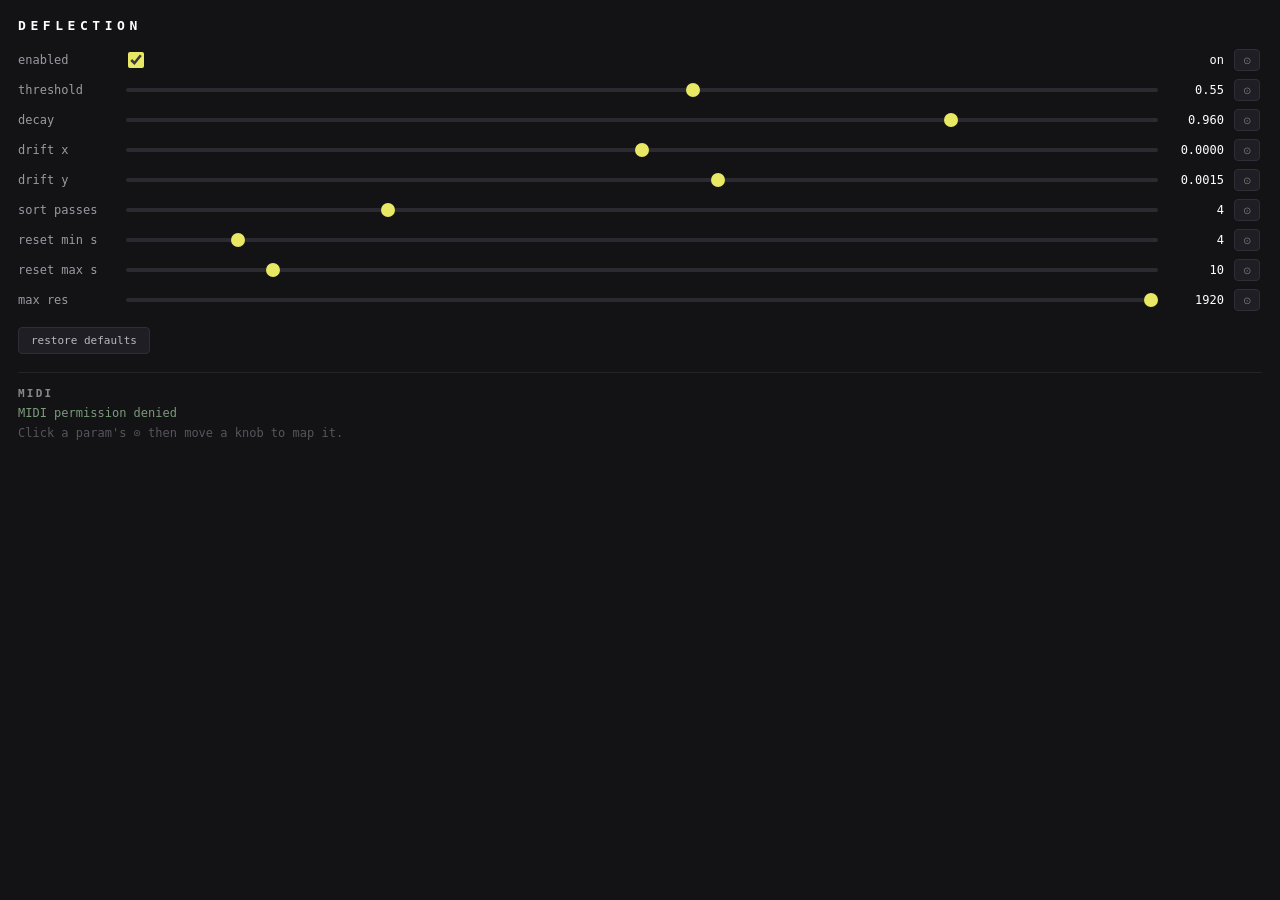
==== source/panel/panel.html @ da1ae316 "Phase 3: the aesthetic — sort + feedback shaders, panel, MIDI Composite pass implements the temporal" ====
<!doctype html>
<html>
<head>
  <meta charset="utf-8">
  <title>DEFLECTION</title>
  <link rel="stylesheet" href="panel.css">
</head>
<body>
  <h1>DEFLECTION</h1>
  <div id="controls"></div>
  <div class="footer">
    <button id="defaults">restore defaults</button>
  </div>
  <div class="midi">
    <h2>MIDI</h2>
    <div id="midi-status">no device</div>
    <p class="hint">Click a param's ⊙ then move a knob to map it.</p>
  </div>
  <script type="module" src="panel.js"></script>
</body>
</html>
---- source/panel/panel.css ----
* { box-sizing: border-box; }

body {
  background: #131316;
  color: #d8d8dc;
  font-family: ui-monospace, 'SF Mono', Menlo, monospace;
  font-size: 12px;
  margin: 0;
  padding: 18px;
  user-select: none;
}

h1 {
  font-size: 13px;
  letter-spacing: 0.35em;
  font-weight: 600;
  margin: 0 0 16px;
  color: #fff;
}

h2 {
  font-size: 11px;
  letter-spacing: 0.2em;
  margin: 0 0 6px;
  color: #888;
}

.row {
  display: grid;
  grid-template-columns: 96px 1fr 58px 28px;
  gap: 10px;
  align-items: center;
  margin: 8px 0;
}

.row label { color: #9a9aa2; }

.row .value {
  text-align: right;
  color: #fff;
  font-variant-numeric: tabular-nums;
}

input[type='range'] {
  -webkit-appearance: none;
  width: 100%;
  height: 4px;
  background: #2a2a30;
  border-radius: 2px;
  outline: none;
}

input[type='range']::-webkit-slider-thumb {
  -webkit-appearance: none;
  width: 14px;
  height: 14px;
  border-radius: 50%;
  background: #e8e864;
  cursor: pointer;
  border: none;
}

input[type='checkbox'] {
  width: 16px;
  height: 16px;
  accent-color: #e8e864;
}

.learn {
  width: 26px;
  height: 22px;
  background: #1e1e24;
  color: #777;
  border: 1px solid #2e2e36;
  border-radius: 4px;
  cursor: pointer;
  font-size: 10px;
  padding: 0;
}

.learn.armed {
  background: #4a4a20;
  color: #e8e864;
  border-color: #e8e864;
}

.learn.mapped { color: #b8b860; }

.footer { margin: 16px 0; }

button#defaults {
  background: #1e1e24;
  color: #b8b8c0;
  border: 1px solid #2e2e36;
  border-radius: 4px;
  padding: 6px 12px;
  cursor: pointer;
  font-family: inherit;
  font-size: 11px;
}

button#defaults:hover { border-color: #555; }

.midi {
  margin-top: 18px;
  padding-top: 14px;
  border-top: 1px solid #232329;
}

#midi-status { color: #7a9a7a; }

.hint { color: #55555c; margin: 6px 0 0; }
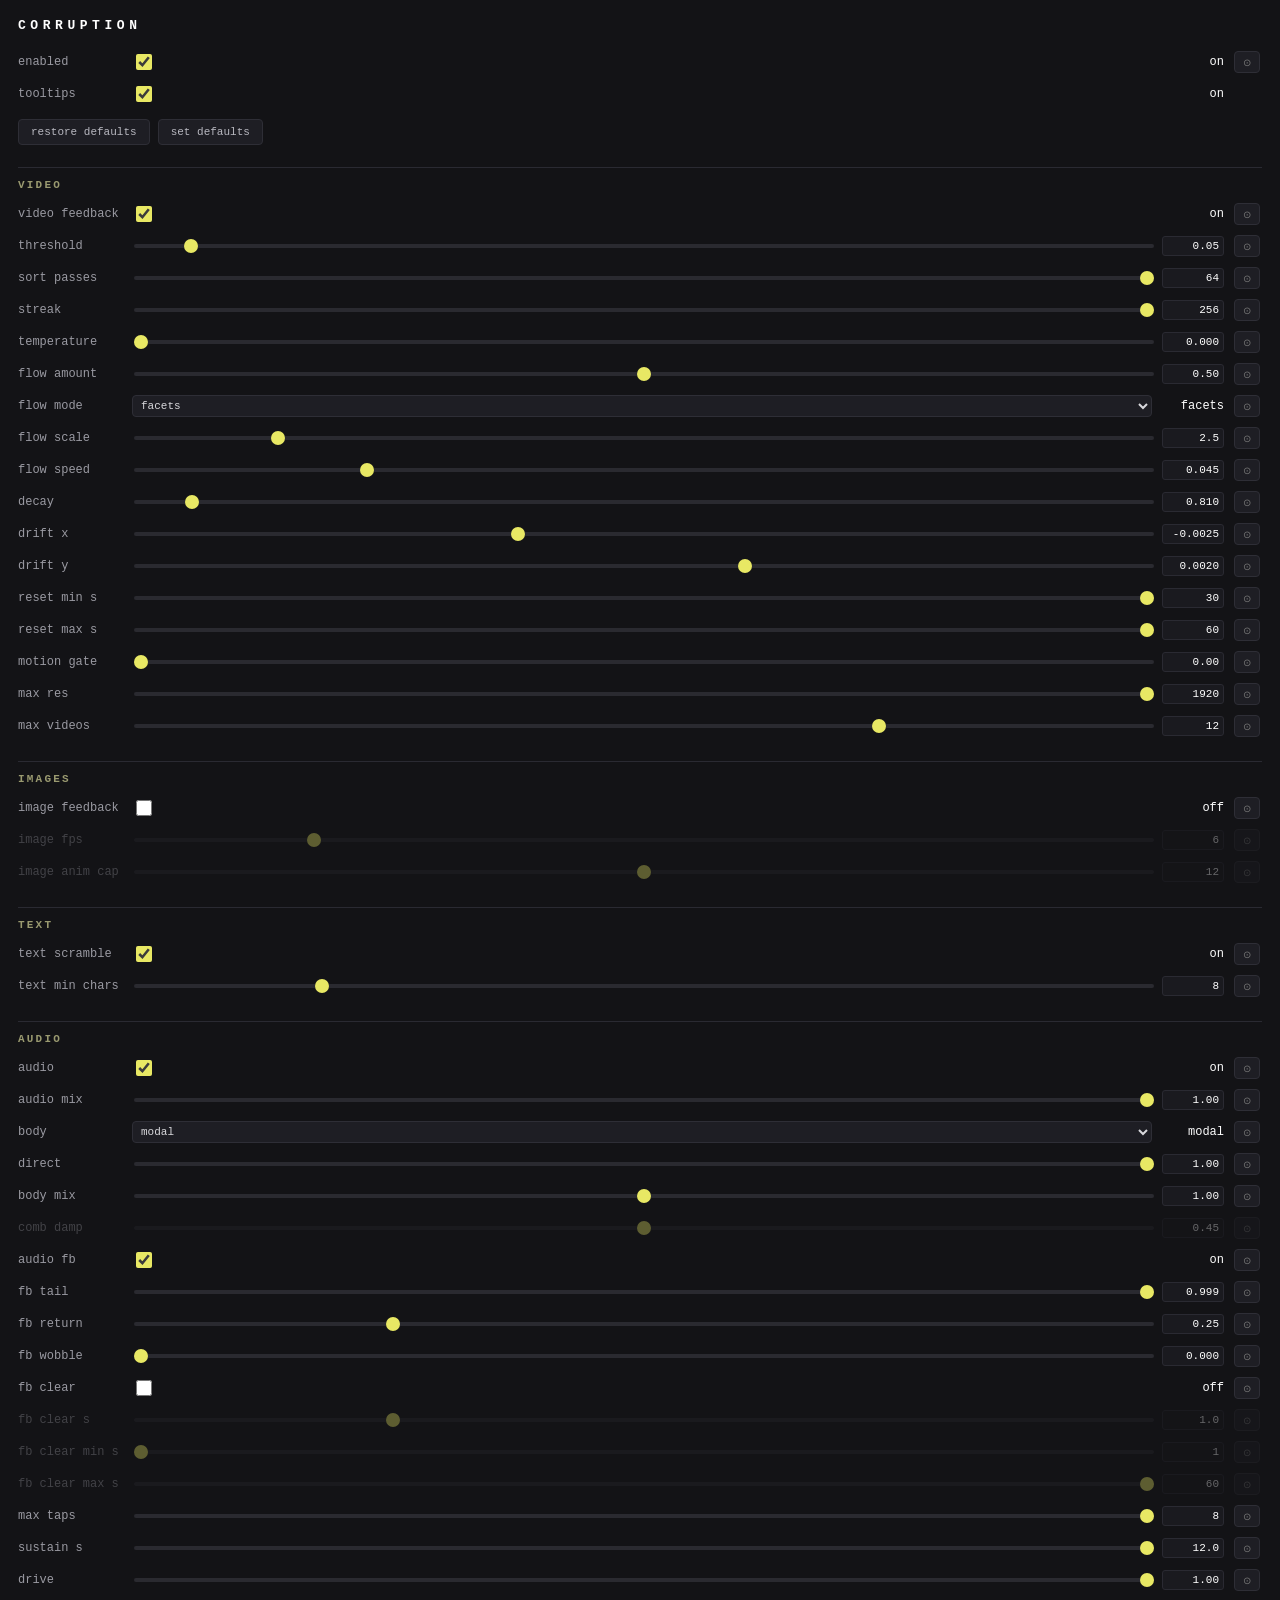
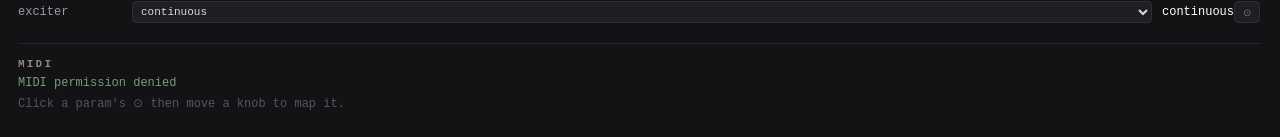
==== commit 3b774c0f: "CORRUPTION: the piece is renamed and the panel becomes an instrument John, 2026-08-20: "if the signa" ====
--- a/source/panel/panel.html
+++ b/source/panel/panel.html
@@ -2,20 +2,24 @@
 <html>
 <head>
   <meta charset="utf-8">
-  <title>DEFLECTION</title>
+  <title>CORRUPTION</title>
   <link rel="stylesheet" href="panel.css">
 </head>
 <body>
-  <h1>DEFLECTION</h1>
+  <h1 data-tip="CORRUPTION — if the signal is corrupting us, we take back power by corrupting the signal. Every video frame, image, sound and word in the browser is rearranged between decode and display." data-hint="Ctrl+Shift+D toggles the whole piece off and back on from any page.">CORRUPTION</h1>
+  <div id="globals"></div>
+  <div class="footer">
+    <button id="defaults" class="btn">restore defaults</button>
+    <button id="setdefaults" class="btn" data-tip="Save every parameter at its current setting as the defaults. From then on &quot;restore defaults&quot; and a double-click on any row come back here — no code edit, no reload." data-hint="Saved in storage, so it survives restarts and outlives this session.">set defaults</button>
+    <button id="cleardefaults" class="btn subtle" data-tip="Forget the saved defaults and fall back to the ones compiled into the extension. Nothing on screen changes until you restore." hidden>clear saved</button>
+  </div>
   <div id="controls"></div>
-  <div class="footer">
-    <button id="defaults">restore defaults</button>
+  <div class="midi">
+    <h2 data-tip="Bind a hardware controller to any parameter. Class-compliant controllers work with no setup; the permission grant persists in this browser profile.">MIDI</h2>
+    <div id="midi-status" data-tip="Connected MIDI inputs. &quot;no device&quot; means nothing is plugged in — the panel still works entirely by mouse.">no device</div>
+    <p class="hint" data-tip="Each row's ⊙ button is its MIDI learn control: click it to arm, then move a knob or fader on the controller to bind that CC. One CC per parameter; re-learn to change it.">Click a param's ⊙ then move a knob to map it.</p>
   </div>
-  <div class="midi">
-    <h2>MIDI</h2>
-    <div id="midi-status">no device</div>
-    <p class="hint">Click a param's ⊙ then move a knob to map it.</p>
-  </div>
+  <div id="tooltip" role="tooltip" hidden></div>
   <script type="module" src="panel.js"></script>
 </body>
 </html>
--- a/source/panel/panel.css
+++ b/source/panel/panel.css
@@ -25,21 +25,73 @@
   color: #888;
 }
 
+/* A divider line, and the section's name left-aligned beneath it. */
+.section {
+  margin: 22px 0 10px;
+  padding-top: 11px;
+  border-top: 1px solid #2a2a32;
+}
+
+.section h2 {
+  margin: 0;
+  text-align: left;
+  text-transform: uppercase;
+  color: #9a9a70;
+}
+
 .row {
   display: grid;
-  grid-template-columns: 96px 1fr 58px 28px;
+  /* 104px is the widest label in the table — no label wraps. */
+  grid-template-columns: 104px 1fr 62px 28px;
   gap: 10px;
   align-items: center;
-  margin: 8px 0;
+  margin: 6px -4px;
+  padding: 2px 4px;
+  border-radius: 3px;
 }
 
 .row label { color: #9a9aa2; }
+
+.row.pref label { cursor: pointer; }
+
+.row.inert { opacity: 0.35; }
+
+/* Double-click acknowledgement: the row that just went back to default. */
+@keyframes rowflash {
+  from { background: rgba(232, 232, 100, 0.22); }
+  to { background: transparent; }
+}
+
+.row.flash { animation: rowflash 520ms ease-out; }
 
 .row .value {
   text-align: right;
   color: #fff;
   font-variant-numeric: tabular-nums;
 }
+
+/* The numeric value cell is a real input: type into it, the knob follows. */
+.row input.value.num {
+  width: 100%;
+  background: #1a1a1f;
+  border: 1px solid #2a2a32;
+  border-radius: 3px;
+  color: #fff;
+  font-family: inherit;
+  font-size: 11px;
+  padding: 3px 4px;
+  user-select: text;
+}
+
+.row input.value.num:hover:not(:disabled) { border-color: #3d3d48; }
+
+.row input.value.num:focus {
+  outline: none;
+  border-color: #e8e864;
+  background: #22221c;
+}
+
+.row input.value.num:disabled { background: #17171b; }
 
 input[type='range'] {
   -webkit-appearance: none;
@@ -64,6 +116,16 @@
   width: 16px;
   height: 16px;
   accent-color: #e8e864;
+}
+
+select {
+  background: #1e1e24;
+  color: #d8d8dc;
+  border: 1px solid #2e2e36;
+  border-radius: 4px;
+  font-family: inherit;
+  font-size: 11px;
+  padding: 3px 4px;
 }
 
 .learn {
@@ -86,9 +148,16 @@
 
 .learn.mapped { color: #b8b860; }
 
-.footer { margin: 16px 0; }
-
-button#defaults {
+/* The defaults buttons close the global block, above the first divider. */
+.footer {
+  margin: 12px 0 0;
+  display: flex;
+  flex-wrap: wrap;
+  gap: 8px;
+  align-items: center;
+}
+
+.btn {
   background: #1e1e24;
   color: #b8b8c0;
   border: 1px solid #2e2e36;
@@ -99,7 +168,14 @@
   font-size: 11px;
 }
 
-button#defaults:hover { border-color: #555; }
+.btn:hover { border-color: #555; }
+
+.btn.subtle { color: #7a7a82; }
+
+.btn.done {
+  border-color: #e8e864;
+  color: #e8e864;
+}
 
 .midi {
   margin-top: 18px;
@@ -110,3 +186,27 @@
 #midi-status { color: #7a9a7a; }
 
 .hint { color: #55555c; margin: 6px 0 0; }
+
+/* Hover copy for every control in the panel. */
+#tooltip {
+  position: fixed;
+  z-index: 10;
+  max-width: 300px;
+  background: #22222a;
+  color: #d8d8dc;
+  border: 1px solid #3a3a44;
+  border-radius: 5px;
+  padding: 7px 9px;
+  font-size: 11px;
+  line-height: 1.45;
+  box-shadow: 0 8px 20px rgba(0, 0, 0, 0.55);
+  pointer-events: none;
+}
+
+#tooltip[hidden] { display: none; }
+
+#tooltip .hint {
+  color: #8a8a94;
+  font-size: 10px;
+  margin: 5px 0 0;
+}
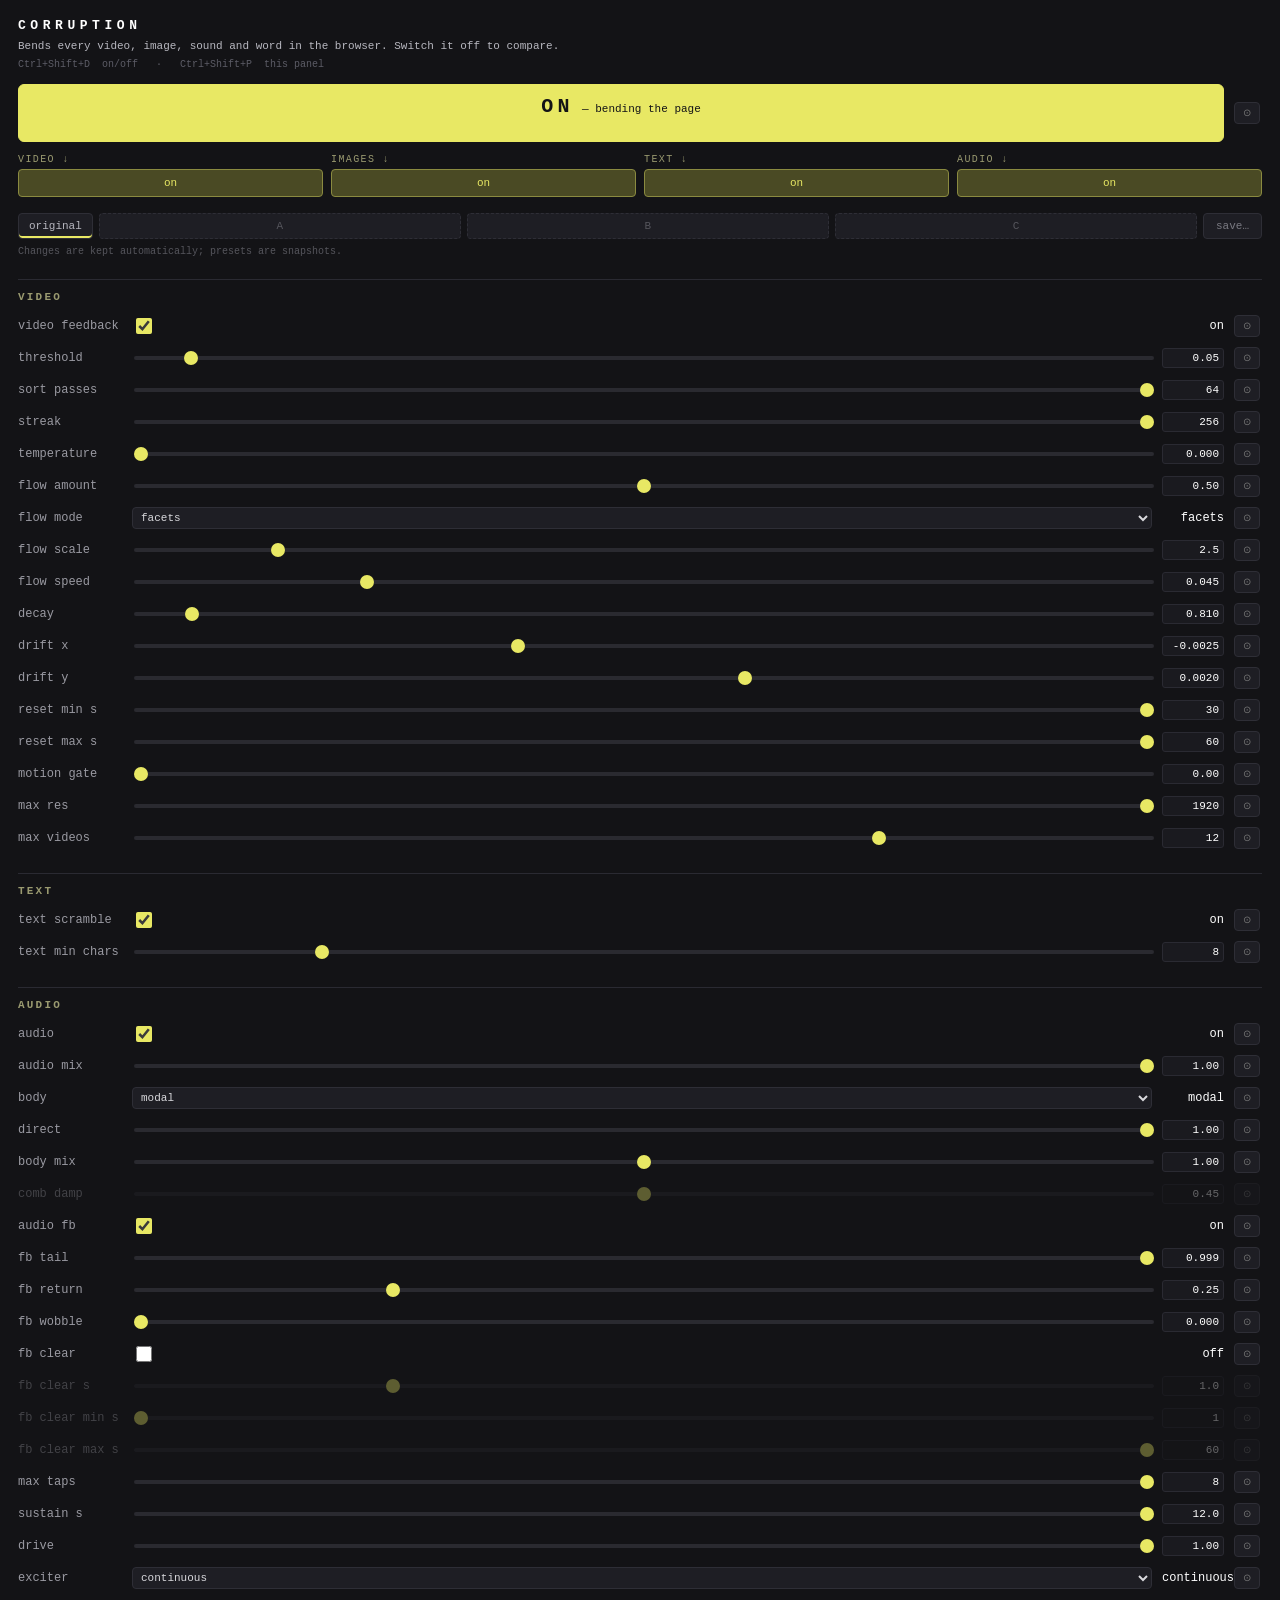
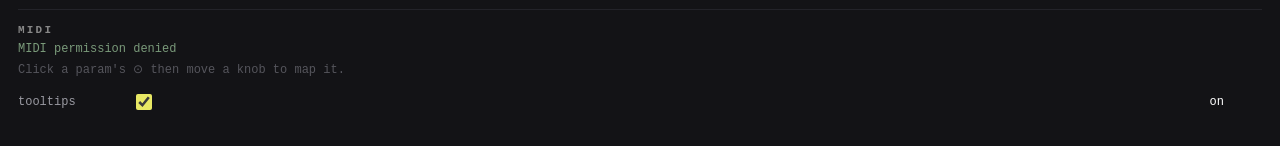
==== commit 361934ec: "Panel global block: the A/B, four medium switches, presets with undo Design review M1, M2, M3, M7. T" ====
--- a/source/panel/panel.html
+++ b/source/panel/panel.html
@@ -6,19 +6,31 @@
   <link rel="stylesheet" href="panel.css">
 </head>
 <body>
-  <h1 data-tip="CORRUPTION — if the signal is corrupting us, we take back power by corrupting the signal. Every video frame, image, sound and word in the browser is rearranged between decode and display." data-hint="Ctrl+Shift+D toggles the whole piece off and back on from any page.">CORRUPTION</h1>
+  <!-- The global block, above the first divider (design review M1, M2, M3,
+       M7): what the piece is, the A/B, the four mediums, the presets. -->
+  <header class="masthead">
+    <h1 data-tip="CORRUPTION — if the signal is corrupting us, we take back power by corrupting the signal. Every video frame, image, sound and word in the browser is rearranged between arrival and display." data-hint="The bytes arrive perfect; only what you are shown bends.">CORRUPTION</h1>
+    <p class="lede" data-tip="What the piece does, in one line. Nothing is downloaded or changed at the source — switch it off and every page is exactly as it arrived.">Bends every video, image, sound and word in the browser. Switch it off to compare.</p>
+    <p class="keys" id="keys" data-tip="Keyboard shortcuts that work from any page, with or without this panel open. They can be changed at chrome://extensions/shortcuts.">Ctrl+Shift+D  on/off   ·   Ctrl+Shift+P  this panel</p>
+  </header>
   <div id="globals"></div>
-  <div class="footer">
-    <button id="defaults" class="btn">restore defaults</button>
-    <button id="setdefaults" class="btn" data-tip="Save every parameter at its current setting as the defaults. From then on &quot;restore defaults&quot; and a double-click on any row come back here — no code edit, no reload." data-hint="Saved in storage, so it survives restarts and outlives this session.">set defaults</button>
-    <button id="cleardefaults" class="btn subtle" data-tip="Forget the saved defaults and fall back to the ones compiled into the extension. Nothing on screen changes until you restore." hidden>clear saved</button>
+  <div class="presets" id="presets">
+    <button id="preset-original" class="btn preset" data-tip="Back to the settings the piece shipped with. It can never be overwritten, so this way back always exists. Leaves the on/off switch where it is." data-hint="Undo appears for ten seconds afterwards.">original</button>
+    <button class="btn preset slot" data-slot="A">A</button>
+    <button class="btn preset slot" data-slot="B">B</button>
+    <button class="btn preset slot" data-slot="C">C</button>
+    <button id="preset-save" class="btn subtle" data-tip="Save the current settings into a slot. Click this, then click A, B or C. Escape or a click elsewhere cancels." data-hint="Two clicks on purpose, so loading can never overwrite a slot by accident.">save…</button>
+    <button id="preset-cancel" class="btn subtle" data-tip="Leave save mode without saving anything." hidden>cancel</button>
+    <button id="preset-undo" class="btn undo" data-tip="Put back the settings you had just before that load — for ten seconds after it." hidden>undo</button>
   </div>
+  <p class="hint note" id="persist-note" data-tip="Every move you make is remembered across restarts with no save needed. A preset is a snapshot you can jump back to.">Changes are kept automatically; presets are snapshots.</p>
   <div id="controls"></div>
   <div class="midi">
     <h2 data-tip="Bind a hardware controller to any parameter. Class-compliant controllers work with no setup; the permission grant persists in this browser profile.">MIDI</h2>
     <div id="midi-status" data-tip="Connected MIDI inputs. &quot;no device&quot; means nothing is plugged in — the panel still works entirely by mouse.">no device</div>
     <p class="hint" data-tip="Each row's ⊙ button is its MIDI learn control: click it to arm, then move a knob or fader on the controller to bind that CC. One CC per parameter; re-learn to change it.">Click a param's ⊙ then move a knob to map it.</p>
   </div>
+  <div id="prefs"></div>
   <div id="tooltip" role="tooltip" hidden></div>
   <script type="module" src="panel.js"></script>
 </body>
--- a/source/panel/panel.css
+++ b/source/panel/panel.css
@@ -14,9 +14,154 @@
   font-size: 13px;
   letter-spacing: 0.35em;
   font-weight: 600;
-  margin: 0 0 16px;
+  margin: 0 0 6px;
   color: #fff;
 }
+
+/* --- The global block (2026-10-12: M1, M2, M3, M7) --- */
+
+.masthead { margin: 0 0 14px; }
+
+.lede {
+  margin: 0;
+  color: #b8b8c0;
+  font-size: 11px;
+  line-height: 1.45;
+}
+
+.keys {
+  margin: 4px 0 0;
+  color: #5c5c66;
+  font-size: 10px;
+  white-space: pre;
+}
+
+/* The A/B: the biggest thing in the panel, readable from across a room. */
+.ab-row {
+  display: grid;
+  grid-template-columns: 1fr 28px;
+  gap: 10px;
+  align-items: center;
+}
+
+.ab {
+  display: flex;
+  align-items: baseline;
+  justify-content: center;
+  gap: 8px;
+  width: 100%;
+  min-height: 58px;
+  padding: 10px 12px;
+  background: #1a1a1f;
+  color: #75757e;
+  border: 1px solid #34343c;
+  border-radius: 6px;
+  font-family: inherit;
+  cursor: pointer;
+  touch-action: none;
+  transition: background 80ms, color 80ms;
+}
+
+.ab:hover { border-color: #55555e; }
+.ab:focus-visible { outline: 2px solid #8a8a40; outline-offset: 2px; }
+
+.ab .ab-state {
+  font-size: 20px;
+  font-weight: 700;
+  letter-spacing: 0.22em;
+}
+
+.ab .ab-say { font-size: 11px; }
+
+.ab.on {
+  background: #e8e864;
+  color: #131316;
+  border-color: #e8e864;
+}
+
+/* Held: the momentary bypass — a dashed edge says "this will spring back". */
+.ab.held { outline: 2px dashed #e8e864; outline-offset: 3px; }
+
+/* The four mediums: a caption that jumps, a pill that switches. */
+.chips {
+  display: grid;
+  grid-template-columns: repeat(4, 1fr);
+  gap: 8px;
+  margin: 12px 0 0;
+}
+
+.master-off .chips { opacity: 0.45; }
+
+.chip { display: flex; flex-direction: column; gap: 4px; min-width: 0; }
+
+.chip-name {
+  background: none;
+  border: none;
+  padding: 0;
+  color: #9a9a70;
+  font-family: inherit;
+  font-size: 10px;
+  letter-spacing: 0.14em;
+  text-transform: uppercase;
+  text-align: left;
+  cursor: pointer;
+}
+
+.chip-name:hover { color: #e8e864; }
+
+.chip-toggle {
+  height: 28px;
+  background: transparent;
+  color: #65656e;
+  border: 1px solid #3a3a44;
+  border-radius: 4px;
+  font-family: inherit;
+  font-size: 11px;
+  cursor: pointer;
+}
+
+.chip-toggle:hover { border-color: #5a5a64; }
+
+.chip.on .chip-toggle {
+  background: #4a4a24;
+  color: #e8e864;
+  border-color: #8a8a40;
+}
+
+/* Presets: original · A · B · C · save… (· undo). */
+.presets {
+  display: flex;
+  flex-wrap: nowrap; /* save mode relabels the slots in place — no reflow */
+  gap: 6px;
+  align-items: center;
+  margin: 16px 0 0;
+}
+
+.presets .btn { white-space: nowrap; }
+
+.btn.preset { padding: 6px 10px; }
+
+/* The slots share the spare width, so "save → A" fits where "A" stood. */
+.btn.slot { flex: 1 1 0; min-width: 34px; padding: 6px 4px; }
+
+.btn.slot.empty { border-style: dashed; color: #55555c; }
+
+/* The base preset — the one a row double-click returns to. */
+.btn.base { box-shadow: inset 0 -2px 0 #e8e864; }
+
+.presets.saving .slot { border-color: #8a8a40; color: #e8e864; }
+
+.btn.undo { color: #e8e864; border-color: #6a6a30; }
+
+.btn:disabled { opacity: 0.35; cursor: default; }
+
+.hint.note { font-size: 10px; margin: 7px 0 0; }
+
+/* Section headers are jump targets for the chips. */
+.section { scroll-margin-top: 12px; }
+.section:focus { outline: none; }
+
+#prefs { margin-top: 12px; }
 
 h2 {
   font-size: 11px;
@@ -147,15 +292,6 @@
 }
 
 .learn.mapped { color: #b8b860; }
-
-/* The defaults buttons close the global block, above the first divider. */
-.footer {
-  margin: 12px 0 0;
-  display: flex;
-  flex-wrap: wrap;
-  gap: 8px;
-  align-items: center;
-}
 
 .btn {
   background: #1e1e24;
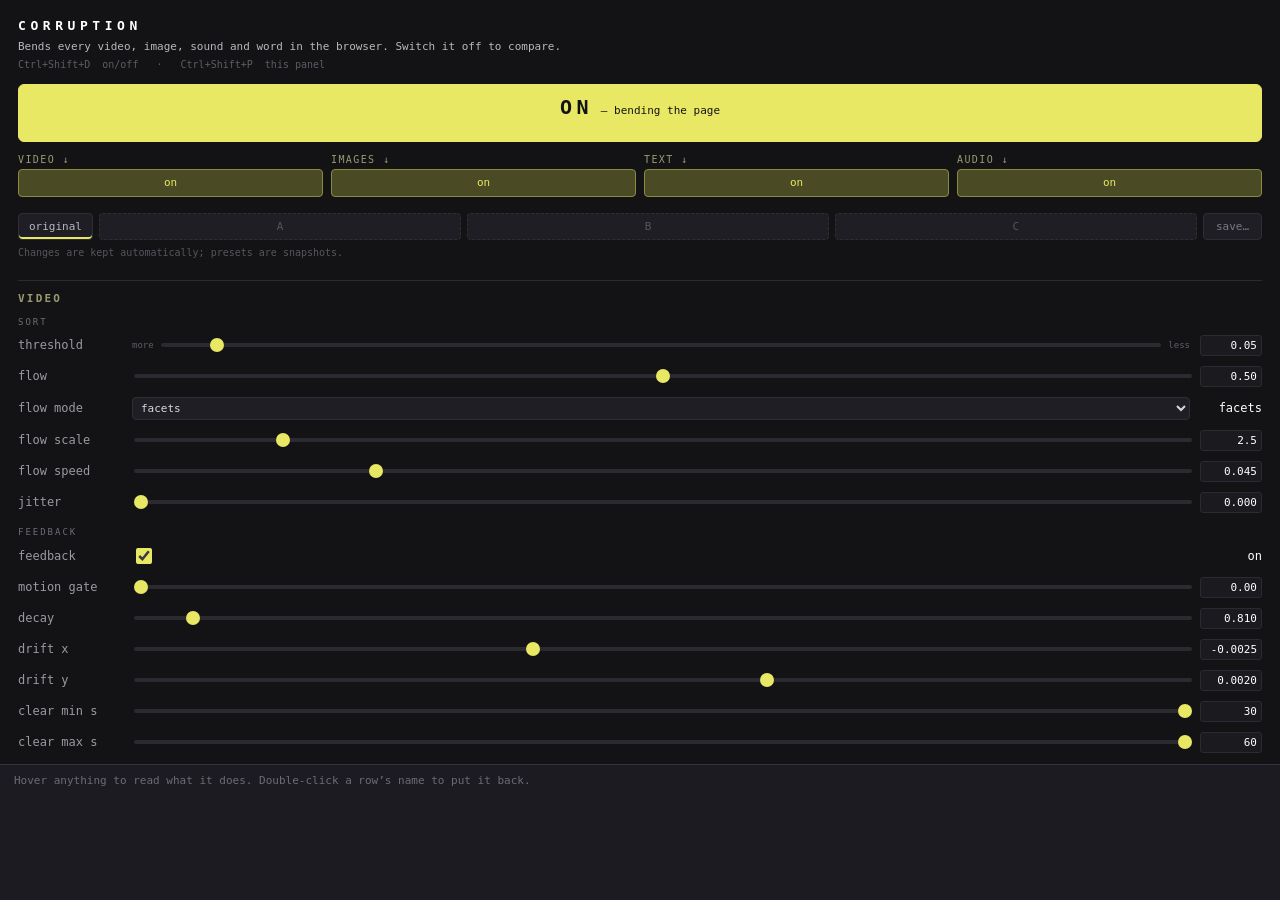
==== commit d9b0699c: "Panel sections regrouped: sort / feedback / engine, body / smear / engine Design review M4 and M8 (U" ====
--- a/source/panel/panel.html
+++ b/source/panel/panel.html
@@ -6,6 +6,9 @@
   <link rel="stylesheet" href="panel.css">
 </head>
 <body>
+  <!-- Everything scrolls inside #scroll; the help strip (#tooltip) is a
+       footer below it, so hover copy never lands on top of a row. -->
+  <main id="scroll">
   <!-- The global block, above the first divider (design review M1, M2, M3,
        M7): what the piece is, the A/B, the four mediums, the presets. -->
   <header class="masthead">
@@ -31,7 +34,8 @@
     <p class="hint" data-tip="Each row's ⊙ button is its MIDI learn control: click it to arm, then move a knob or fader on the controller to bind that CC. One CC per parameter; re-learn to change it.">Click a param's ⊙ then move a knob to map it.</p>
   </div>
   <div id="prefs"></div>
-  <div id="tooltip" role="tooltip" hidden></div>
+  </main>
+  <div id="tooltip" role="note"></div>
   <script type="module" src="panel.js"></script>
 </body>
 </html>
--- a/source/panel/panel.css
+++ b/source/panel/panel.css
@@ -6,8 +6,22 @@
   font-family: ui-monospace, 'SF Mono', Menlo, monospace;
   font-size: 12px;
   margin: 0;
+  padding: 0;
+  user-select: none;
+  /* The panel is a column: everything scrolls in #scroll, and the help
+     strip (#tooltip) is a footer under it, never on top of a row. */
+  height: 100vh;
+  display: flex;
+  flex-direction: column;
+  overflow: hidden;
+}
+
+#scroll {
+  flex: 1 1 auto;
+  min-height: 0;
+  overflow-x: hidden;
+  overflow-y: auto;
   padding: 18px;
-  user-select: none;
 }
 
 h1 {
@@ -184,6 +198,44 @@
   color: #9a9a70;
 }
 
+/* Audio's status line: what is passing through the body right now. */
+.section .status {
+  margin: 4px 0 0;
+  min-height: 1em;
+  color: #7a9a7a;
+  font-size: 10px;
+}
+
+.section .status:empty { display: none; }
+
+/* Groups inside a section (M4/M8): sort · feedback · engine, body · smear ·
+   engine. A small caption, then the rows; engine folds away. */
+.group { margin: 12px 0 0; }
+
+.group-head {
+  display: block;
+  margin: 0 0 2px;
+  padding: 0;
+  color: #6c6c76;
+  font-family: inherit;
+  font-size: 9px;
+  letter-spacing: 0.22em;
+  text-transform: uppercase;
+  text-align: left;
+}
+
+.group-head.disclosure {
+  background: none;
+  border: none;
+  color: #8a8a94; /* a shade brighter than the captions: it is a control */
+  cursor: pointer;
+}
+
+.group-head.disclosure:hover { color: #e8e864; }
+.group-head.disclosure:focus-visible { outline: 1px solid #8a8a40; outline-offset: 2px; }
+
+.group-rows[hidden] { display: none; }
+
 .row {
   display: grid;
   /* 104px is the widest label in the table — no label wraps. */
@@ -195,11 +247,51 @@
   border-radius: 3px;
 }
 
+/* Every cell is placed explicitly, so the gate caption can share the knob's
+   cell without pushing anything along. */
+.row > * { grid-row: 1; min-width: 0; }
+.row > label { grid-column: 1; }
+.row > .knob { grid-column: 2; }
+.row > .value { grid-column: 3; }
+.row > :nth-child(4) { grid-column: 4; }
+.row > .gate { grid-column: 2; }
+
 .row label { color: #9a9aa2; }
 
 .row.pref label { cursor: pointer; }
 
-.row.inert { opacity: 0.35; }
+/* Inert: dimmed, and the knob gives its cell to a caption naming the switch
+   that would wake it (finding 9). The caption itself is not dimmed. */
+.row.inert > :not(.gate) { opacity: 0.35; }
+.row.inert > .knob { visibility: hidden; }
+
+.row > .gate {
+  display: none;
+  color: #8a8a70;
+  font-size: 10px;
+  font-style: italic;
+  text-align: right;
+  white-space: nowrap;
+  overflow: hidden;
+  text-overflow: ellipsis;
+}
+
+.row.inert > .gate { display: block; }
+
+/* A slider with captions at its ends (threshold: more · less). */
+.ends {
+  display: flex;
+  align-items: center;
+  gap: 5px;
+}
+
+.ends input[type='range'] { flex: 1 1 auto; min-width: 0; }
+
+.ends .cap {
+  flex: none;
+  color: #5c5c66;
+  font-size: 9px;
+}
 
 /* Double-click acknowledgement: the row that just went back to default. */
 @keyframes rowflash {
@@ -273,6 +365,13 @@
   padding: 3px 4px;
 }
 
+/* MIDI learn stays hidden until a controller is connected (finding 10),
+   and its column goes with it, so the knobs get the width back. */
+body:not(.midi-device) .learn { display: none; }
+body:not(.midi-device) .row { grid-template-columns: 104px 1fr 62px; }
+body:not(.midi-device) .row > :nth-child(4) { display: none; }
+body:not(.midi-device) .ab-row { grid-template-columns: 1fr; }
+
 .learn {
   width: 26px;
   height: 22px;
@@ -323,26 +422,33 @@
 
 .hint { color: #55555c; margin: 6px 0 0; }
 
-/* Hover copy for every control in the panel. */
+/* Hover copy for every control in the panel: a strip pinned to the bottom
+   edge, outside the scroller (finding 6). Fixed height, so hovering never
+   moves anything; every tip is written to fit (the harness checks). */
 #tooltip {
-  position: fixed;
-  z-index: 10;
-  max-width: 300px;
-  background: #22222a;
+  flex: none;
+  height: 136px;
+  overflow: hidden;
+  background: #1b1b21;
   color: #d8d8dc;
-  border: 1px solid #3a3a44;
-  border-radius: 5px;
-  padding: 7px 9px;
-  font-size: 11px;
-  line-height: 1.45;
-  box-shadow: 0 8px 20px rgba(0, 0, 0, 0.55);
-  pointer-events: none;
+  border-top: 1px solid #34343c;
+  padding: 8px 14px;
+  font-size: 11px;
+  line-height: 1.4;
 }
 
 #tooltip[hidden] { display: none; }
+
+#tooltip.idle { color: #6c6c76; }
 
 #tooltip .hint {
   color: #8a8a94;
   font-size: 10px;
   margin: 5px 0 0;
 }
+
+#tooltip .key {
+  color: #5c5c66;
+  font-size: 10px;
+  margin: 3px 0 0;
+}
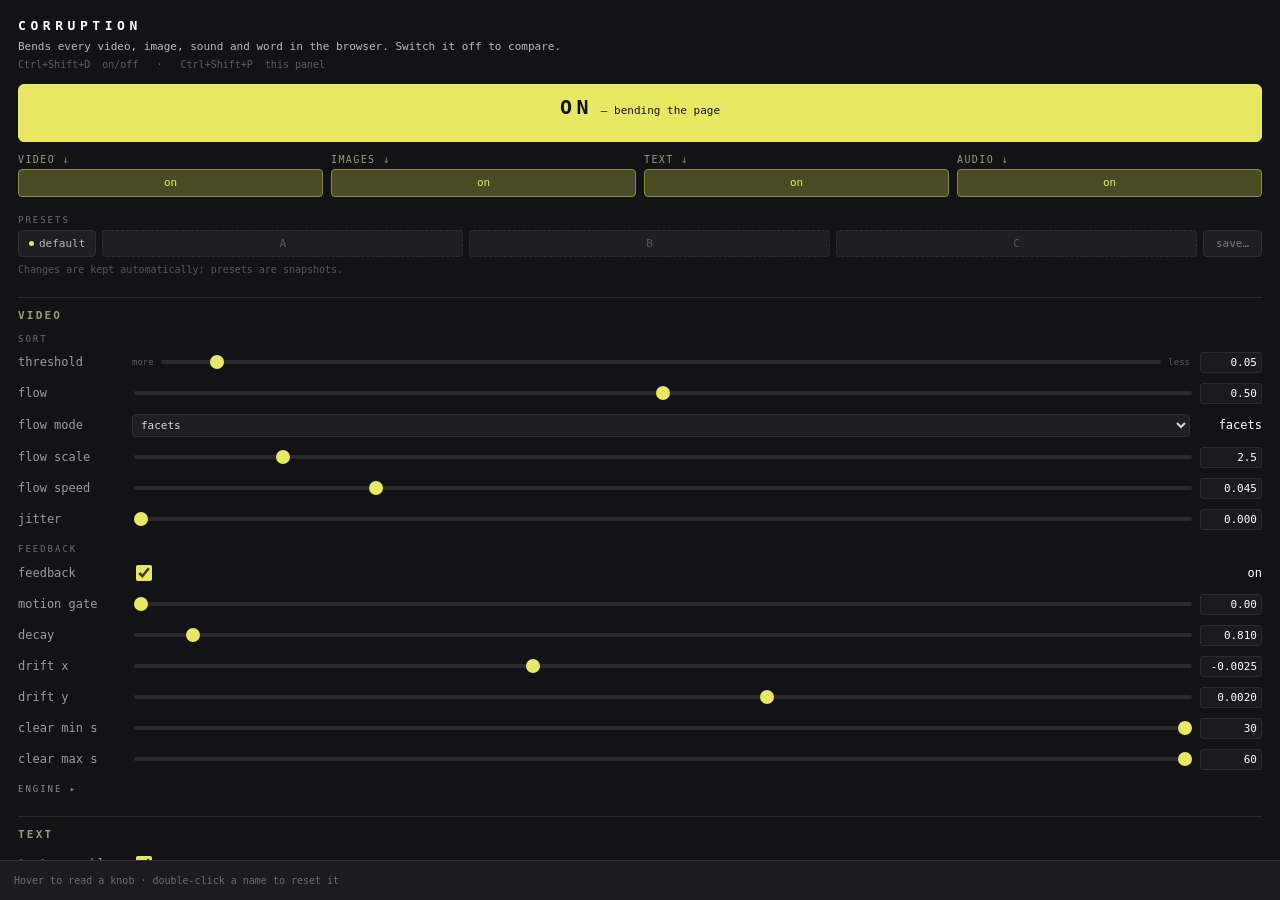
==== commit aeced6b7: "Panel round 3: the A/B latches on any short press, default preset, overlay help strip Three independ" ====
--- a/source/panel/panel.html
+++ b/source/panel/panel.html
@@ -6,8 +6,10 @@
   <link rel="stylesheet" href="panel.css">
 </head>
 <body>
-  <!-- Everything scrolls inside #scroll; the help strip (#tooltip) is a
-       footer below it, so hover copy never lands on top of a row. -->
+  <!-- Everything scrolls inside #scroll. The help strip (#tooltip) is pinned
+       to the bottom edge: one line at rest, in room the scroller leaves free,
+       so it never covers a row; on hover it grows upward over the scroller's
+       bottom as an overlay, so nothing reflows. -->
   <main id="scroll">
   <!-- The global block, above the first divider (design review M1, M2, M3,
        M7): what the piece is, the A/B, the four mediums, the presets. -->
@@ -17,8 +19,9 @@
     <p class="keys" id="keys" data-tip="Keyboard shortcuts that work from any page, with or without this panel open. They can be changed at chrome://extensions/shortcuts.">Ctrl+Shift+D  on/off   ·   Ctrl+Shift+P  this panel</p>
   </header>
   <div id="globals"></div>
+  <div class="group-head presets-head" id="presets-head" data-tip="Snapshots of every knob. default is the shipped piece; A, B and C hold your own. The dot marks the base, the one a row double-click returns to.">presets</div>
   <div class="presets" id="presets">
-    <button id="preset-original" class="btn preset" data-tip="Back to the settings the piece shipped with. It can never be overwritten, so this way back always exists. Leaves the on/off switch where it is." data-hint="Undo appears for ten seconds afterwards.">original</button>
+    <button id="preset-default" class="btn preset" data-tip="The shipped settings. Puts every knob back; undo for ten seconds." data-hint="It can never be overwritten, so this way back always exists. Leaves the on/off switch where it is.">default</button>
     <button class="btn preset slot" data-slot="A">A</button>
     <button class="btn preset slot" data-slot="B">B</button>
     <button class="btn preset slot" data-slot="C">C</button>
@@ -31,7 +34,7 @@
   <div class="midi">
     <h2 data-tip="Bind a hardware controller to any parameter. Class-compliant controllers work with no setup; the permission grant persists in this browser profile.">MIDI</h2>
     <div id="midi-status" data-tip="Connected MIDI inputs. &quot;no device&quot; means nothing is plugged in — the panel still works entirely by mouse.">no device</div>
-    <p class="hint" data-tip="Each row's ⊙ button is its MIDI learn control: click it to arm, then move a knob or fader on the controller to bind that CC. One CC per parameter; re-learn to change it.">Click a param's ⊙ then move a knob to map it.</p>
+    <p class="hint midi-hint" data-tip="Each row's ⊙ button is its MIDI learn control: click it to arm, then move a knob or fader on the controller to bind that CC. One CC per parameter; re-learn to change it.">Click a param's ⊙ then move a knob to map it.</p>
   </div>
   <div id="prefs"></div>
   </main>
--- a/source/panel/panel.css
+++ b/source/panel/panel.css
@@ -8,13 +8,19 @@
   margin: 0;
   padding: 0;
   user-select: none;
-  /* The panel is a column: everything scrolls in #scroll, and the help
-     strip (#tooltip) is a footer under it, never on top of a row. */
+  /* The panel is a column: everything scrolls in #scroll. The column keeps
+     one strip line free at the bottom (--strip), where the help strip rests;
+     a grown strip overlays the scroller instead of pushing it (round 3). */
+  --strip: 40px;
   height: 100vh;
   display: flex;
   flex-direction: column;
   overflow: hidden;
-}
+  padding-bottom: var(--strip);
+}
+
+/* tooltips off: the strip is gone and its line goes back to the scroller. */
+body.tips-off { padding-bottom: 0; }
 
 #scroll {
   flex: 1 1 auto;
@@ -93,6 +99,9 @@
   border-color: #e8e864;
 }
 
+/* A nudge on the face: something just changed that OFF is hiding. */
+.ab.nudge .ab-say { color: #e8e864; }
+
 /* Held: the momentary bypass — a dashed edge says "this will spring back". */
 .ab.held { outline: 2px dashed #e8e864; outline-offset: 3px; }
 
@@ -121,7 +130,11 @@
   cursor: pointer;
 }
 
-.chip-name:hover { color: #e8e864; }
+.chip-name:hover {
+  color: #e8e864;
+  text-decoration: underline;
+  text-underline-offset: 3px;
+}
 
 .chip-toggle {
   height: 28px;
@@ -142,26 +155,45 @@
   border-color: #8a8a40;
 }
 
-/* Presets: original · A · B · C · save… (· undo). */
+/* Presets: default · A · B · C · save… (· undo), under a small caption. */
+.group-head.presets-head { margin: 18px 0 5px; }
+
 .presets {
   display: flex;
   flex-wrap: nowrap; /* save mode relabels the slots in place — no reflow */
   gap: 6px;
   align-items: center;
-  margin: 16px 0 0;
+  margin: 0;
 }
 
 .presets .btn { white-space: nowrap; }
 
 .btn.preset { padding: 6px 10px; }
 
-/* The slots share the spare width, so "save → A" fits where "A" stood. */
-.btn.slot { flex: 1 1 0; min-width: 34px; padding: 6px 4px; }
+/* The slots share the spare width; they size from their label, so
+   "replace A" takes what it needs where "A" stood. */
+.btn.slot { flex: 1 1 auto; min-width: 34px; padding: 6px 4px; }
+
+/* Save mode is about where to write, not what the base is: the dot goes,
+   and the row tightens so three "replace" labels still fit at 400 px. */
+.presets.saving .btn.base::before { display: none; }
+.presets.saving .btn { padding-left: 6px; padding-right: 6px; }
 
 .btn.slot.empty { border-style: dashed; color: #55555c; }
 
-/* The base preset — the one a row double-click returns to. */
-.btn.base { box-shadow: inset 0 -2px 0 #e8e864; }
+/* The base preset — the one a row double-click returns to — carries a small
+   yellow dot before its name. A mark, not a pressed state: nothing in the
+   row looks selected. */
+.btn.base::before {
+  content: '';
+  display: inline-block;
+  width: 5px;
+  height: 5px;
+  margin: 0 5px 1px 0;
+  border-radius: 50%;
+  background: #e8e864;
+  vertical-align: middle;
+}
 
 .presets.saving .slot { border-color: #8a8a40; color: #e8e864; }
 
@@ -171,9 +203,11 @@
 
 .hint.note { font-size: 10px; margin: 7px 0 0; }
 
-/* Section headers are jump targets for the chips. */
-.section { scroll-margin-top: 12px; }
-.section:focus { outline: none; }
+/* Section headers (and the sort caption, for images) are jump targets for
+   the chips; the landed one flashes. */
+.section, .group-head { scroll-margin-top: 12px; }
+.section.flash, .group-head.flash { animation: rowflash 520ms ease-out; }
+.section:focus, div.group-head:focus { outline: none; }
 
 #prefs { margin-top: 12px; }
 
@@ -422,13 +456,27 @@
 
 .hint { color: #55555c; margin: 6px 0 0; }
 
+/* The learn instruction only means something with a controller connected. */
+body:not(.midi-device) .midi-hint { display: none; }
+
 /* Hover copy for every control in the panel: a strip pinned to the bottom
-   edge, outside the scroller (finding 6). Fixed height, so hovering never
-   moves anything; every tip is written to fit (the harness checks). */
+   edge (finding 6). At rest it is one line tall and sits in the room the
+   column leaves free, so it covers nothing. On hover it grows (to at most
+   136px) upward over the scroller's bottom as an overlay — no row moves.
+   It ignores the pointer, so growing over the hovered row cannot steal the
+   hover and flicker. Every tip is written to fit 136px (the harness checks). */
 #tooltip {
-  flex: none;
-  height: 136px;
+  position: fixed;
+  left: 0;
+  right: 0;
+  bottom: 0;
+  z-index: 2;
+  height: var(--strip);
+  min-height: var(--strip);
+  max-height: 136px;
   overflow: hidden;
+  pointer-events: none;
+  transition: height 120ms ease-out;
   background: #1b1b21;
   color: #d8d8dc;
   border-top: 1px solid #34343c;
@@ -439,7 +487,25 @@
 
 #tooltip[hidden] { display: none; }
 
+/* Grown over the rows: a shadow says it is lying on top of them. */
+#tooltip.open { box-shadow: 0 -6px 14px rgba(0, 0, 0, 0.35); }
+
+/* At rest, and for a one-line message: a single line, centred in the strip. */
+#tooltip.idle, #tooltip.say {
+  display: flex;
+  align-items: center;
+  font-size: 10px;
+  white-space: nowrap;
+}
+
+#tooltip.idle > *, #tooltip.say > * {
+  min-width: 0;
+  overflow: hidden;
+  text-overflow: ellipsis;
+}
+
 #tooltip.idle { color: #6c6c76; }
+#tooltip.say { color: #e8e864; }
 
 #tooltip .hint {
   color: #8a8a94;
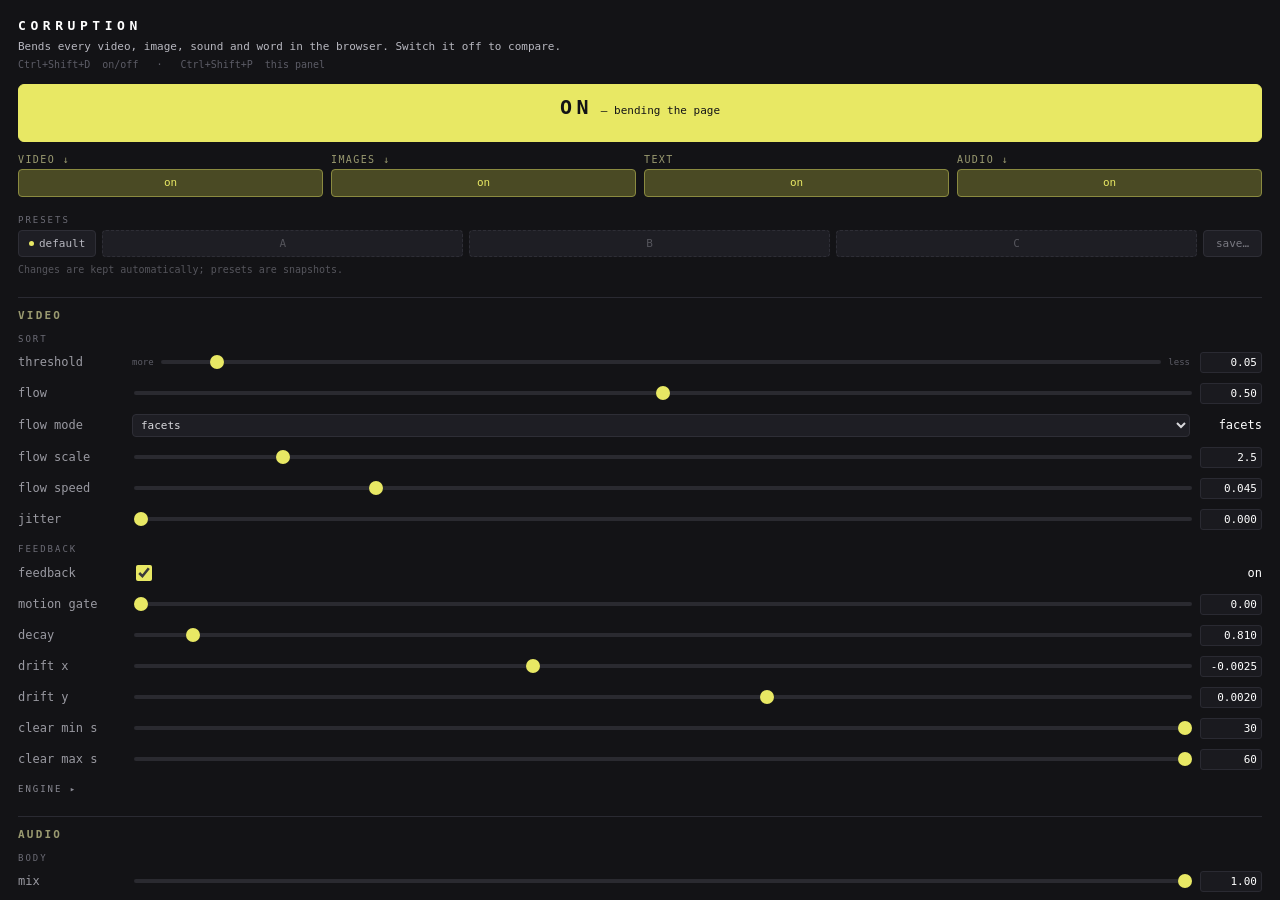
==== commit fa0faaef: "Help is a hover bubble beside the control, nothing at rest; the MIDI block waits for a controller Jo" ====
--- a/source/panel/panel.html
+++ b/source/panel/panel.html
@@ -6,10 +6,9 @@
   <link rel="stylesheet" href="panel.css">
 </head>
 <body>
-  <!-- Everything scrolls inside #scroll. The help strip (#tooltip) is pinned
-       to the bottom edge: one line at rest, in room the scroller leaves free,
-       so it never covers a row; on hover it grows upward over the scroller's
-       bottom as an overlay, so nothing reflows. -->
+  <!-- Everything scrolls inside #scroll. Help is a hover bubble (#tooltip)
+       placed beside the hovered control by panel.js: nothing at rest, so the
+       panel's whole height is controls. -->
   <main id="scroll">
   <!-- The global block, above the first divider (design review M1, M2, M3,
        M7): what the piece is, the A/B, the four mediums, the presets. -->
@@ -31,9 +30,11 @@
   </div>
   <p class="hint note" id="persist-note" data-tip="Every move you make is remembered across restarts with no save needed. A preset is a snapshot you can jump back to.">Changes are kept automatically; presets are snapshots.</p>
   <div id="controls"></div>
+  <!-- MIDI is a feature, not the primary mode (keyboard and mouse are): the
+       block is out of sight until a controller is connected. -->
   <div class="midi">
     <h2 data-tip="Bind a hardware controller to any parameter. Class-compliant controllers work with no setup; the permission grant persists in this browser profile.">MIDI</h2>
-    <div id="midi-status" data-tip="Connected MIDI inputs. &quot;no device&quot; means nothing is plugged in — the panel still works entirely by mouse.">no device</div>
+    <div id="midi-status" data-tip="Connected MIDI inputs. This block only appears while a controller is plugged in — the panel works entirely by mouse and keyboard.">no device</div>
     <p class="hint midi-hint" data-tip="Each row's ⊙ button is its MIDI learn control: click it to arm, then move a knob or fader on the controller to bind that CC. One CC per parameter; re-learn to change it.">Click a param's ⊙ then move a knob to map it.</p>
   </div>
   <div id="prefs"></div>
--- a/source/panel/panel.css
+++ b/source/panel/panel.css
@@ -8,19 +8,13 @@
   margin: 0;
   padding: 0;
   user-select: none;
-  /* The panel is a column: everything scrolls in #scroll. The column keeps
-     one strip line free at the bottom (--strip), where the help strip rests;
-     a grown strip overlays the scroller instead of pushing it (round 3). */
-  --strip: 40px;
+  /* The panel is a column: everything scrolls in #scroll. Help is a hover
+     bubble over it (2026-10-11), so the column is controls to the edge. */
   height: 100vh;
   display: flex;
   flex-direction: column;
   overflow: hidden;
-  padding-bottom: var(--strip);
-}
-
-/* tooltips off: the strip is gone and its line goes back to the scroller. */
-body.tips-off { padding-bottom: 0; }
+}
 
 #scroll {
   flex: 1 1 auto;
@@ -155,6 +149,13 @@
   border-color: #8a8a40;
 }
 
+/* A plain caption (a medium with no knobs to jump to) is not a link. */
+.chip-name:not(button) { cursor: default; }
+.chip-name:not(button):hover { color: #9a9a70; text-decoration: none; }
+
+/* The chip's MIDI learn, under its pill; hidden with the rest until a device. */
+.chip .learn { width: 100%; height: 18px; }
+
 /* Presets: default · A · B · C · save… (· undo), under a small caption. */
 .group-head.presets-head { margin: 18px 0 5px; }
 
@@ -281,36 +282,30 @@
   border-radius: 3px;
 }
 
-/* Every cell is placed explicitly, so the gate caption can share the knob's
-   cell without pushing anything along. */
+/* Every cell is placed explicitly. */
 .row > * { grid-row: 1; min-width: 0; }
 .row > label { grid-column: 1; }
 .row > .knob { grid-column: 2; }
 .row > .value { grid-column: 3; }
 .row > :nth-child(4) { grid-column: 4; }
-.row > .gate { grid-column: 2; }
 
 .row label { color: #9a9aa2; }
 
 .row.pref label { cursor: pointer; }
 
-/* Inert: dimmed, and the knob gives its cell to a caption naming the switch
-   that would wake it (finding 9). The caption itself is not dimmed. */
-.row.inert > :not(.gate) { opacity: 0.35; }
-.row.inert > .knob { visibility: hidden; }
-
-.row > .gate {
-  display: none;
-  color: #8a8a70;
+/* A gated row is hidden, not greyed (2026-10-11): the switch that gates it
+   stays as the header of the knobs it hides. [hidden] is the mechanism. */
+.row[hidden], .group[hidden] { display: none; }
+
+/* The note under a section whose medium is off: which chip brings it back. */
+.section .off-note {
+  margin: 4px 0 0;
+  color: #6c6c76;
   font-size: 10px;
   font-style: italic;
-  text-align: right;
-  white-space: nowrap;
-  overflow: hidden;
-  text-overflow: ellipsis;
-}
-
-.row.inert > .gate { display: block; }
+}
+
+.section .off-note[hidden] { display: none; }
 
 /* A slider with captions at its ends (threshold: more · less). */
 .ends {
@@ -452,60 +447,41 @@
   border-top: 1px solid #232329;
 }
 
+/* MIDI is a feature, not the primary mode (John, 2026-10-11): the whole
+   block waits out of sight until a controller is connected. */
+body:not(.midi-device) .midi { display: none; }
+
 #midi-status { color: #7a9a7a; }
 
 .hint { color: #55555c; margin: 6px 0 0; }
 
-/* The learn instruction only means something with a controller connected. */
-body:not(.midi-device) .midi-hint { display: none; }
-
-/* Hover copy for every control in the panel: a strip pinned to the bottom
-   edge (finding 6). At rest it is one line tall and sits in the room the
-   column leaves free, so it covers nothing. On hover it grows (to at most
-   136px) upward over the scroller's bottom as an overlay — no row moves.
-   It ignores the pointer, so growing over the hovered row cannot steal the
-   hover and flicker. Every tip is written to fit 136px (the harness checks). */
+/* Hover copy for every control in the panel: a bubble placed beside the
+   hovered control by panel.js (2026-10-11, replacing the help strip and its
+   column — nothing at rest, no real estate). It ignores the pointer, so
+   appearing near the hovered row cannot steal the hover and flicker. Every
+   tip is written to fit TIP_W × TIP_H (the harness checks). */
 #tooltip {
   position: fixed;
   left: 0;
-  right: 0;
-  bottom: 0;
-  z-index: 2;
-  height: var(--strip);
-  min-height: var(--strip);
-  max-height: 136px;
-  overflow: hidden;
+  top: 0;
+  z-index: 10;
+  width: max-content;
+  max-width: 340px;
   pointer-events: none;
-  transition: height 120ms ease-out;
   background: #1b1b21;
   color: #d8d8dc;
-  border-top: 1px solid #34343c;
-  padding: 8px 14px;
+  border: 1px solid #3a3a44;
+  border-radius: 5px;
+  box-shadow: 0 6px 18px rgba(0, 0, 0, 0.45);
+  padding: 7px 10px;
   font-size: 11px;
   line-height: 1.4;
 }
 
 #tooltip[hidden] { display: none; }
 
-/* Grown over the rows: a shadow says it is lying on top of them. */
-#tooltip.open { box-shadow: 0 -6px 14px rgba(0, 0, 0, 0.35); }
-
-/* At rest, and for a one-line message: a single line, centred in the strip. */
-#tooltip.idle, #tooltip.say {
-  display: flex;
-  align-items: center;
-  font-size: 10px;
-  white-space: nowrap;
-}
-
-#tooltip.idle > *, #tooltip.say > * {
-  min-width: 0;
-  overflow: hidden;
-  text-overflow: ellipsis;
-}
-
-#tooltip.idle { color: #6c6c76; }
-#tooltip.say { color: #e8e864; }
+/* A one-line message (`say`): what a click did that the panel cannot show. */
+#tooltip.say { color: #e8e864; white-space: nowrap; }
 
 #tooltip .hint {
   color: #8a8a94;
@@ -518,3 +494,117 @@
   font-size: 10px;
   margin: 3px 0 0;
 }
+
+/* --- Narrow homes (design review M9): Chrome's side panel can be as narrow
+   as ~320 px. Below 380 px the gutters tighten, the shortcuts line may wrap,
+   the preset row may wrap rather than run off the edge (save mode and undo
+   make it wider than the column), and the help strip grows so every tip
+   still fits. The popup window at 400 px is untouched. --- */
+@media (max-width: 380px) {
+  #scroll { padding: 14px 12px; }
+  .keys { white-space: pre-wrap; }
+  .presets { flex-wrap: wrap; gap: 5px; }
+  .btn.preset { padding: 6px 8px; }
+  .chips { gap: 6px; }
+  .chip-name { letter-spacing: 0.08em; }
+  .row { gap: 8px; }
+}
+
+/* --- The strip layout (design review M9): panel.html?layout=strip, hosted
+   in an iframe along the bottom of the page, ~150 px tall. A mixer: the
+   global block is a cluster at the left (A/B, the mediums, the presets),
+   the sections are columns that scroll sideways, MIDI and the panel prefs
+   sit beside them, and the hover copy is a column at the right instead of
+   a strip under everything. Same markup, same script — only placement. --- */
+:root[data-layout='strip'] body { flex-direction: row; height: 100vh; padding-bottom: 0; }
+
+:root[data-layout='strip'] #scroll {
+  display: grid;
+  grid-template-columns: 228px minmax(0, 1fr) 200px;
+  grid-template-rows: auto auto auto auto minmax(0, 1fr);
+  column-gap: 16px;
+  row-gap: 5px;
+  overflow: hidden;
+  padding: 8px 12px;
+}
+
+/* #globals dissolves so the A/B and the chips are cluster cells of their own. */
+:root[data-layout='strip'] #globals { display: contents; }
+
+:root[data-layout='strip'] .masthead { grid-column: 1; grid-row: 1; margin: 0; }
+:root[data-layout='strip'] .ab-row { grid-column: 1; grid-row: 2; }
+:root[data-layout='strip'] .chips { grid-column: 1; grid-row: 3; margin: 0; gap: 5px; }
+:root[data-layout='strip'] #presets { grid-column: 1; grid-row: 4; margin: 0; align-self: start; gap: 4px; }
+:root[data-layout='strip'] #persist-note { grid-column: 1; grid-row: 5; margin: 0; font-size: 9px; white-space: nowrap; overflow: hidden; text-overflow: ellipsis; }
+:root[data-layout='strip'] #controls { grid-column: 2; grid-row: 1 / -1; }
+:root[data-layout='strip'] .midi { grid-column: 3; grid-row: 1 / 3; margin: 0; padding: 0; border: none; }
+:root[data-layout='strip'] #prefs { grid-column: 3; grid-row: 3 / -1; margin: 0; }
+
+:root[data-layout='strip'] h1 { font-size: 11px; margin: 0; }
+:root[data-layout='strip'] .lede,
+:root[data-layout='strip'] .keys,
+:root[data-layout='strip'] .presets-head,
+:root[data-layout='strip'] .midi .hint { display: none; }
+
+:root[data-layout='strip'] .ab { min-height: 30px; padding: 4px 8px; border-radius: 4px; }
+:root[data-layout='strip'] .ab .ab-state { font-size: 14px; }
+:root[data-layout='strip'] .ab .ab-say { font-size: 10px; white-space: nowrap; overflow: hidden; text-overflow: ellipsis; }
+:root[data-layout='strip'] .chip { gap: 2px; }
+:root[data-layout='strip'] .chip-name { font-size: 9px; letter-spacing: 0.06em; }
+:root[data-layout='strip'] .chip-toggle { height: 20px; font-size: 10px; }
+:root[data-layout='strip'] .btn { padding: 4px 6px; font-size: 10px; }
+:root[data-layout='strip'] .btn.slot { min-width: 24px; padding: 4px 2px; }
+
+/* The sections: one grid that fills top-to-bottom, five cells to a column,
+   then runs sideways (grid-auto-flow: column). Groups dissolve so every row
+   is a cell; each section header is pinned to the first row, which makes it
+   start a fresh column. #controls scrolls horizontally, never vertically. */
+:root[data-layout='strip'] #controls {
+  display: grid;
+  grid-auto-flow: column;
+  grid-template-rows: repeat(5, 25px);
+  grid-auto-columns: 236px;
+  column-gap: 18px;
+  align-content: start;
+  height: 100%;
+  min-width: 0;
+  overflow-x: auto;
+  overflow-y: hidden;
+  scroll-behavior: smooth;
+}
+
+:root[data-layout='strip'] .group,
+:root[data-layout='strip'] .group-rows:not([hidden]) { display: contents; }
+
+:root[data-layout='strip'] .section {
+  grid-row: 1;
+  margin: 0;
+  padding: 0 0 0 8px;
+  border-top: none;
+  border-left: 2px solid #3a3a30;
+  scroll-margin: 0;
+}
+
+:root[data-layout='strip'] .section h2 { font-size: 10px; }
+:root[data-layout='strip'] .section .status { margin: 0; }
+:root[data-layout='strip'] .section { align-self: start; }
+:root[data-layout='strip'] .group-head { margin: 0 0 2px; align-self: end; }
+:root[data-layout='strip'] .row { margin: 0 -4px; padding: 0 4px; height: 25px; align-self: center; }
+:root[data-layout='strip'] .row select { padding: 1px 3px; }
+
+/* Narrower cells than the column panel: the label column is the widest
+   label in the table at this size, and the value field shrinks. */
+:root[data-layout='strip'] .row { grid-template-columns: 84px 1fr 48px 24px; gap: 6px; font-size: 11px; }
+:root[data-layout='strip'] body:not(.midi-device) .row { grid-template-columns: 84px 1fr 48px; }
+:root[data-layout='strip'] .row input.value.num { font-size: 10px; padding: 2px 3px; }
+:root[data-layout='strip'] #prefs .row,
+:root[data-layout='strip'] body:not(.midi-device) #prefs .row { grid-template-columns: auto minmax(0, 1fr); column-gap: 8px; margin: 2px 0; padding: 0; }
+:root[data-layout='strip'] #prefs .row > .value,
+:root[data-layout='strip'] #prefs .row > :nth-child(4) { display: none; }
+:root[data-layout='strip'] #prefs .row > .knob { grid-column: 2; justify-self: end; }
+:root[data-layout='strip'] #prefs .row > label { white-space: nowrap; }
+:root[data-layout='strip'] #prefs .row select { font-size: 10px; padding: 1px 2px; width: 100%; min-width: 0; }
+:root[data-layout='strip'] .midi h2 { margin: 0 0 2px; font-size: 10px; }
+:root[data-layout='strip'] #midi-status { font-size: 10px; }
+
+
